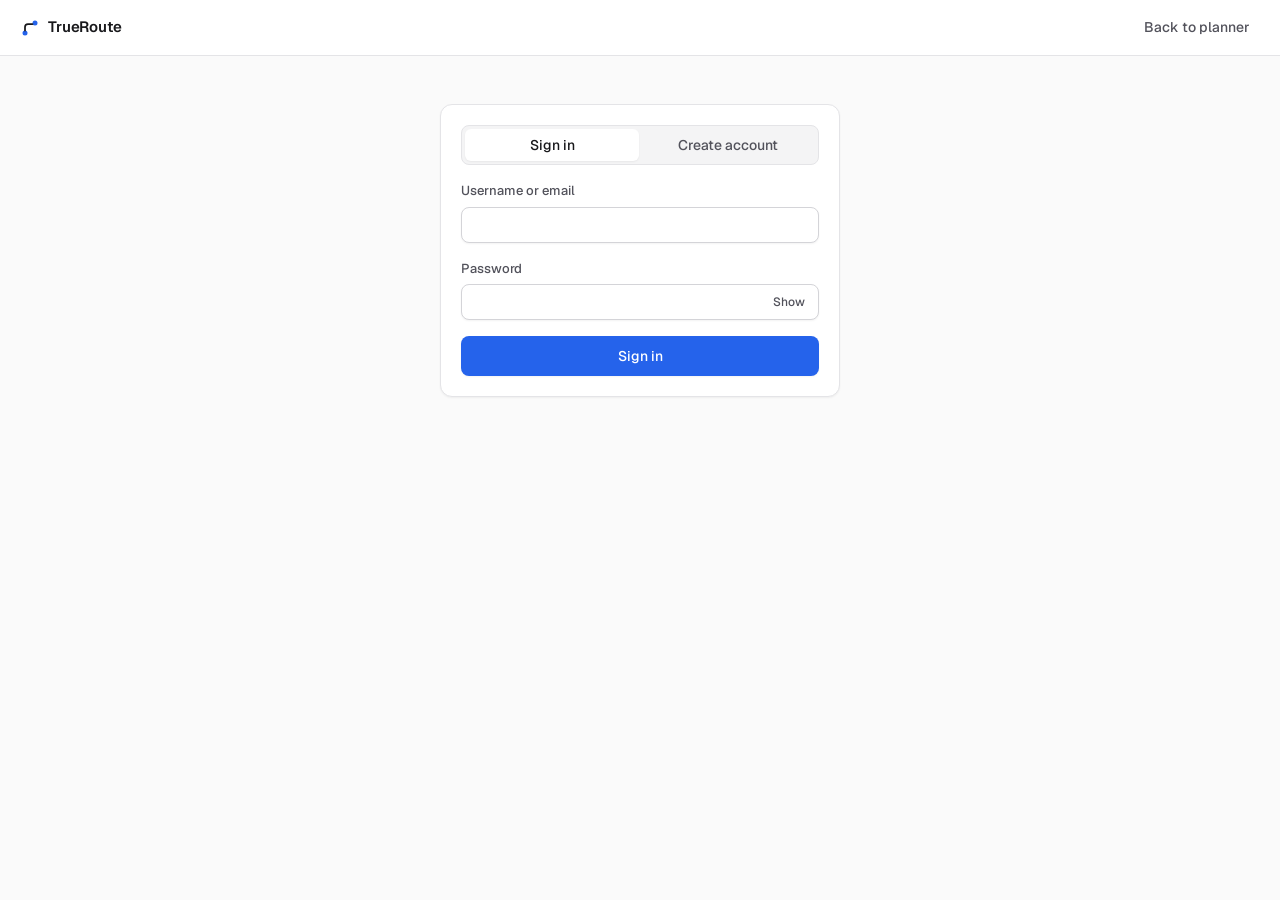
==== frontend/auth.html @ 8b7007e4 "add the password foundation for accounts: argon2id hashing, password policy, breached password check" ====
<!doctype html>
<html lang="en">
<head>
  <meta charset="utf-8">
  <meta name="viewport" content="width=device-width, initial-scale=1">
  <meta name="color-scheme" content="light dark">
  <meta name="robots" content="noindex">
  <title>Sign in · TrueRoute</title>
  <link rel="icon" href="favicon.svg" type="image/svg+xml">
  <link rel="preload" href="fonts/Geist-Variable.woff2" as="font" type="font/woff2" crossorigin>
  <link rel="stylesheet" href="styles.css">
  <link rel="stylesheet" href="auth.css">
  <script src="auth.js" defer></script>
</head>
<body>
  <header class="topbar">
    <a class="brand" href="/" aria-label="TrueRoute home">
      <svg class="brand-mark" viewBox="0 0 20 20" aria-hidden="true" focusable="false">
        <circle cx="5" cy="15" r="2.5"></circle>
        <circle cx="15" cy="5" r="2.5"></circle>
        <path d="M5 12.5V9a3 3 0 0 1 3-3h4.5"></path>
      </svg>
      <span>TrueRoute</span>
    </a>
    <nav class="topbar-nav" aria-label="Pages">
      <a href="/">Back to planner</a>
    </nav>
  </header>

  <main class="auth-main">
    <section class="card auth-panel" aria-label="Account">
      <div id="auth-tabs" class="auth-tabs" role="tablist" aria-label="Account">
        <button id="tab-signin" class="auth-tab" type="button" role="tab" aria-selected="true" aria-controls="signin-form">Sign in</button>
        <button id="tab-signup" class="auth-tab" type="button" role="tab" aria-selected="false" aria-controls="signup-form" tabindex="-1">Create account</button>
      </div>

      <form id="signin-form" class="auth-form" role="tabpanel" aria-labelledby="tab-signin" novalidate>
        <div class="field">
          <label for="signin-identifier">Username or email</label>
          <input id="signin-identifier" name="identifier" type="text" required maxlength="254" autocomplete="username" autocapitalize="none" spellcheck="false">
        </div>
        <div class="field">
          <label for="signin-password">Password</label>
          <div class="reveal-wrap">
            <input id="signin-password" name="password" type="password" required maxlength="256" autocomplete="current-password">
            <button class="reveal" type="button" data-reveal="signin-password" aria-pressed="false" aria-label="Show password">Show</button>
          </div>
        </div>
        <div id="signin-captcha" class="captcha-slot" hidden>
          <p class="hint">Human check loads here after several failed attempts.</p>
        </div>
        <button id="signin-submit" class="btn btn-primary" type="submit">Sign in</button>
        <p id="signin-status" class="status" role="status" aria-live="polite"></p>
      </form>

      <form id="signup-form" class="auth-form" role="tabpanel" aria-labelledby="tab-signup" novalidate hidden>
        <div class="field">
          <label for="signup-username">Username</label>
          <input id="signup-username" name="username" type="text" required minlength="3" maxlength="32" autocomplete="username" autocapitalize="none" spellcheck="false" aria-describedby="username-hint">
          <p id="username-hint" class="hint">3 to 32 letters, digits or underscores.</p>
        </div>
        <div class="field">
          <label for="signup-email">Email</label>
          <input id="signup-email" name="email" type="email" required maxlength="254" autocomplete="email" spellcheck="false" aria-describedby="email-hint">
          <p id="email-hint" class="hint">We send a 6-digit code to confirm it is yours.</p>
        </div>
        <div class="field">
          <label for="signup-password">Password</label>
          <div class="reveal-wrap">
            <input id="signup-password" name="password" type="password" required maxlength="256" autocomplete="new-password" aria-describedby="password-rules">
            <button class="reveal" type="button" data-reveal="signup-password" aria-pressed="false" aria-label="Show password">Show</button>
          </div>
          <ul id="password-rules" class="rules">
            <li data-rule="length">12 to 128 characters</li>
            <li data-rule="classes">Lowercase, uppercase, digit and symbol</li>
            <li data-rule="personal">Does not contain your username or email</li>
            <li data-rule="match">Both passwords match</li>
          </ul>
        </div>
        <div class="field">
          <label for="signup-confirm">Confirm password</label>
          <input id="signup-confirm" name="password_confirm" type="password" required maxlength="256" autocomplete="new-password">
        </div>
        <div id="signup-captcha" class="captcha-slot">
          <p class="hint">Human check loads here.</p>
        </div>
        <p class="hint">We also check your password against known data breaches. Only an anonymous fragment of its hash leaves our server, never the password.</p>
        <button id="signup-submit" class="btn btn-primary" type="submit">Create account</button>
        <p id="signup-status" class="status" role="status" aria-live="polite"></p>
      </form>

      <form id="otp-form" class="auth-form" novalidate hidden aria-labelledby="otp-title">
        <div class="view-head">
          <h1 id="otp-title">Check your email</h1>
          <p id="otp-message">Enter the 6-digit code we sent you. It expires in 10 minutes.</p>
        </div>
        <div class="field">
          <label for="otp-code">Verification code</label>
          <input id="otp-code" class="otp-input" name="code" type="text" required inputmode="numeric" pattern="[0-9]{6}" maxlength="6" autocomplete="one-time-code" spellcheck="false">
        </div>
        <button id="otp-submit" class="btn btn-primary" type="submit">Verify</button>
        <button id="otp-resend" class="btn btn-ghost" type="button">Send a new code</button>
        <p id="otp-status" class="status" role="status" aria-live="polite"></p>
      </form>
    </section>
  </main>
</body>
</html>
---- frontend/styles.css ----
/* geist variable font, self hosted, the csp allows fonts from this site only */
@font-face {
  font-family: "Geist";
  font-style: normal;
  font-weight: 100 900;
  font-display: swap;
  src: url(fonts/Geist-Variable.woff2) format("woff2");
}

/* tokens: zinc neutrals and one blue accent, light first, dark follows the system */
:root {
  color-scheme: light dark;
  --bg: #fafafa;
  --surface: #ffffff;
  --surface-2: #f4f4f5;
  --border: #e4e4e7;
  --border-strong: #d4d4d8;
  --text: #18181b;
  --text-2: #52525b;
  --text-3: #71717a;
  --accent: #2563eb;
  --accent-hover: #1d4ed8;
  --accent-text: #ffffff;
  --accent-soft: #eff4ff;
  --accent-line: #2563eb;
  --control-active: #ffffff;
  --danger: #b91c1c;
  --danger-soft: #fef2f2;
  --shadow-sm: 0 1px 2px rgb(24 24 27 / 0.05);
  --shadow-md: 0 1px 2px rgb(24 24 27 / 0.06), 0 4px 12px rgb(24 24 27 / 0.06);
  --ring: 0 0 0 3px rgb(37 99 235 / 0.25);
  --radius: 8px;
  --radius-lg: 12px;
  --font: "Geist", ui-sans-serif, system-ui, -apple-system, "Segoe UI", sans-serif;
  --topbar-h: 56px;
  --sidebar-w: 420px;
  --tile-filter: none;
}

@media (prefers-color-scheme: dark) {
  :root {
    --bg: #09090b;
    --surface: #111113;
    --surface-2: #18181b;
    --border: #27272a;
    --border-strong: #3f3f46;
    --text: #fafafa;
    --text-2: #a1a1aa;
    --text-3: #8b8b94;
    --accent: #3b82f6;
    --accent-hover: #2563eb;
    --accent-text: #ffffff;
    --accent-soft: rgb(59 130 246 / 0.12);
    --accent-line: #60a5fa;
    --control-active: #2a2a2f;
    --danger: #f87171;
    --danger-soft: rgb(248 113 113 / 0.1);
    --shadow-sm: 0 1px 2px rgb(0 0 0 / 0.4);
    --shadow-md: 0 1px 2px rgb(0 0 0 / 0.5), 0 8px 24px rgb(0 0 0 / 0.35);
    --ring: 0 0 0 3px rgb(96 165 250 / 0.35);
    /* osm tiles darkened in the browser, the tile images themselves are untouched */
    --tile-filter: invert(1) hue-rotate(180deg) brightness(0.88) contrast(0.88) saturate(0.6);
  }
}

*,
*::before,
*::after {
  box-sizing: border-box;
}

html {
  -webkit-text-size-adjust: 100%;
}

body {
  margin: 0;
  background: var(--bg);
  color: var(--text);
  font-family: var(--font);
  font-size: 14px;
  line-height: 1.5;
  font-feature-settings: "ss01" on;
  -webkit-font-smoothing: antialiased;
}

a {
  color: var(--accent-line);
  text-decoration-thickness: 1px;
  text-underline-offset: 2px;
}

h1,
h2,
p {
  margin: 0;
}

button,
input {
  font: inherit;
  color: inherit;
}

:focus-visible {
  outline: none;
  box-shadow: var(--ring);
}

[hidden] {
  display: none !important;
}

.visually-hidden {
  position: absolute;
  width: 1px;
  height: 1px;
  overflow: hidden;
  clip: rect(0 0 0 0);
  white-space: nowrap;
}

svg {
  flex: none;
}

/* top bar */
.topbar {
  position: sticky;
  top: 0;
  z-index: 1100;
  display: flex;
  align-items: center;
  justify-content: space-between;
  height: var(--topbar-h);
  padding: 0 20px;
  background: var(--surface);
  border-bottom: 1px solid var(--border);
}

.brand {
  display: inline-flex;
  align-items: center;
  gap: 8px;
  color: var(--text);
  font-size: 15px;
  font-weight: 600;
  letter-spacing: -0.01em;
  text-decoration: none;
  border-radius: 6px;
}

.brand-mark {
  width: 20px;
  height: 20px;
}

.brand-mark circle {
  fill: var(--accent);
}

.brand-mark path {
  fill: none;
  stroke: var(--text);
  stroke-width: 1.75;
  stroke-linecap: round;
}

.topbar-nav a {
  padding: 6px 10px;
  border-radius: 6px;
  color: var(--text-2);
  font-weight: 500;
  text-decoration: none;
}

.topbar-nav a:hover {
  background: var(--surface-2);
  color: var(--text);
}

/* workspace: sidebar on the left, framed map on the right */
.workspace {
  display: grid;
  grid-template-columns: var(--sidebar-w) minmax(0, 1fr);
  height: calc(100dvh - var(--topbar-h));
}

.sidebar {
  overflow-y: auto;
  border-right: 1px solid var(--border);
  background: var(--bg);
}

.view {
  padding: 24px 20px 32px;
}

.view-head {
  margin-bottom: 20px;
}

.view-head h1,
.result-title {
  font-size: 22px;
  font-weight: 600;
  letter-spacing: -0.02em;
  line-height: 1.25;
}

.view-head p {
  margin-top: 4px;
  color: var(--text-2);
}

.map-pane {
  min-width: 0;
  padding: 12px;
}

.map-frame {
  position: relative;
  height: 100%;
  overflow: hidden;
  border: 1px solid var(--border);
  border-radius: var(--radius-lg);
  background: var(--surface-2);
}

.map {
  position: absolute;
  inset: 0;
  background: var(--surface-2);
}

/* cards and rows */
.plan-form {
  display: grid;
  gap: 12px;
}

.card {
  display: grid;
  gap: 16px;
  padding: 16px;
  background: var(--surface);
  border: 1px solid var(--border);
  border-radius: var(--radius-lg);
  box-shadow: var(--shadow-sm);
}

.card-title {
  font-size: 13px;
  font-weight: 600;
  color: var(--text);
}

.card-title-row {
  display: flex;
  align-items: baseline;
  justify-content: space-between;
  gap: 12px;
}

.card-aside {
  color: var(--text-3);
  font-size: 12px;
}

.field {
  display: grid;
  gap: 6px;
  margin: 0;
  padding: 0;
  border: 0;
  min-width: 0;
}

.field > label,
.field > legend,
.row > label {
  padding: 0;
  color: var(--text-2);
  font-size: 13px;
  font-weight: 500;
}

.field > legend {
  margin-bottom: 6px;
}

.row {
  display: flex;
  align-items: center;
  justify-content: space-between;
  gap: 12px;
}

.hint {
  color: var(--text-3);
  font-size: 12px;
}

input[type="text"],
input[type="password"],
input[type="number"] {
  width: 100%;
  height: 36px;
  padding: 0 10px;
  background: var(--surface);
  border: 1px solid var(--border-strong);
  border-radius: var(--radius);
  box-shadow: var(--shadow-sm);
  transition: border-color 120ms ease, box-shadow 120ms ease;
}

input::placeholder {
  color: var(--text-3);
}

input[type="text"]:hover,
input[type="password"]:hover {
  border-color: var(--text-3);
}

input:focus-visible {
  border-color: var(--accent);
  box-shadow: var(--ring);
}

input[aria-invalid="true"] {
  border-color: var(--danger);
}

/* days stepper */
.stepper {
  display: inline-flex;
  align-items: center;
  border: 1px solid var(--border-strong);
  border-radius: var(--radius);
  background: var(--surface);
  box-shadow: var(--shadow-sm);
  overflow: hidden;
}

.stepper input[type="number"] {
  width: 44px;
  height: 34px;
  padding: 0;
  border: 0;
  border-left: 1px solid var(--border);
  border-right: 1px solid var(--border);
  border-radius: 0;
  box-shadow: none;
  font-weight: 600;
  font-variant-numeric: tabular-nums;
  text-align: center;
  -moz-appearance: textfield;
}

.stepper input::-webkit-outer-spin-button,
.stepper input::-webkit-inner-spin-button {
  -webkit-appearance: none;
  margin: 0;
}

.stepper-btn {
  display: grid;
  place-items: center;
  width: 34px;
  height: 34px;
  padding: 0;
  border: 0;
  background: transparent;
  color: var(--text-2);
  cursor: pointer;
}

.stepper-btn:hover:not(:disabled) {
  background: var(--surface-2);
  color: var(--text);
}

.stepper-btn:disabled {
  color: var(--border-strong);
  cursor: not-allowed;
}

.stepper-btn svg {
  width: 16px;
  height: 16px;
  fill: none;
  stroke: currentColor;
  stroke-width: 1.75;
  stroke-linecap: round;
}

/* segmented control, radios with the label as the visible button */
.segmented {
  display: grid;
  grid-auto-flow: column;
  grid-auto-columns: 1fr;
  gap: 2px;
  padding: 3px;
  background: var(--surface-2);
  border: 1px solid var(--border);
  border-radius: var(--radius);
}

.segmented input,
.pills input {
  position: absolute;
  opacity: 0;
  width: 1px;
  height: 1px;
  pointer-events: none;
}

.segmented label {
  display: flex;
  flex-direction: column;
  align-items: center;
  justify-content: center;
  min-height: 32px;
  padding: 4px 6px;
  border-radius: 6px;
  color: var(--text-2);
  font-size: 13px;
  font-weight: 500;
  line-height: 1.2;
  text-align: center;
  cursor: pointer;
  transition: background-color 120ms ease, color 120ms ease;
}

.segmented label:hover {
  color: var(--text);
}

.seg-hint {
  color: var(--text-3);
  font-size: 11px;
  font-weight: 400;
}

.segmented input:checked + label {
  background: var(--control-active);
  color: var(--text);
  box-shadow: var(--shadow-md);
}

.segmented input:focus-visible + label,
.pills input:focus-visible + label {
  box-shadow: var(--ring);
}

/* interest pills, checkboxes */
.pills {
  display: flex;
  flex-wrap: wrap;
  gap: 6px;
}

.pills label {
  display: inline-flex;
  align-items: center;
  min-height: 30px;
  padding: 0 11px;
  border: 1px solid var(--border-strong);
  border-radius: 999px;
  background: var(--surface);
  color: var(--text-2);
  font-size: 13px;
  font-weight: 500;
  cursor: pointer;
  transition: background-color 120ms ease, border-color 120ms ease, color 120ms ease;
}

.pills label:hover {
  border-color: var(--text-3);
  color: var(--text);
}

.pills input:checked + label {
  border-color: var(--accent);
  background: var(--accent-soft);
  color: var(--accent-line);
}

/* buttons */
.btn {
  display: inline-flex;
  align-items: center;
  justify-content: center;
  gap: 6px;
  height: 40px;
  padding: 0 16px;
  border: 1px solid transparent;
  border-radius: var(--radius);
  font-weight: 500;
  cursor: pointer;
  transition: background-color 120ms ease, border-color 120ms ease, color 120ms ease;
}

.btn svg {
  width: 16px;
  height: 16px;
  fill: none;
  stroke: currentColor;
  stroke-width: 1.75;
  stroke-linecap: round;
  stroke-linejoin: round;
}

.btn-primary {
  width: 100%;
  background: var(--accent);
  color: var(--accent-text);
  box-shadow: var(--shadow-sm);
}

.btn-primary:hover:not(:disabled) {
  background: var(--accent-hover);
}

.btn-primary:disabled {
  opacity: 0.6;
  cursor: progress;
}

.btn-ghost {
  background: transparent;
  color: var(--text-2);
}

.btn-ghost:hover {
  background: var(--surface-2);
  color: var(--text);
}

.btn-small {
  height: 30px;
  padding: 0 8px 0 4px;
  font-size: 13px;
}

.form-actions {
  position: sticky;
  bottom: 0;
  z-index: 2;
  display: grid;
  gap: 10px;
  margin: 4px -20px -32px;
  padding: 12px 20px 16px;
  background: color-mix(in srgb, var(--bg) 92%, transparent);
  border-top: 1px solid var(--border);
  backdrop-filter: blur(6px);
}

.status {
  min-height: 1.5em;
  color: var(--text-2);
  font-size: 13px;
}

.status:empty {
  display: none;
}

.status.is-error {
  padding: 10px 12px;
  border: 1px solid color-mix(in srgb, var(--danger) 35%, transparent);
  border-radius: var(--radius);
  background: var(--danger-soft);
  color: var(--danger);
}

/* results */
.result-head {
  display: grid;
  justify-items: start;
  gap: 6px;
  margin-bottom: 16px;
}

.result-head .btn {
  margin-left: -4px;
  margin-bottom: 6px;
}

.result-title:focus-visible {
  box-shadow: none;
  text-decoration: underline;
  text-decoration-color: var(--border-strong);
}

.result-meta {
  color: var(--text-2);
}

.tabs {
  display: flex;
  gap: 2px;
  margin-bottom: 16px;
  padding: 3px;
  overflow-x: auto;
  background: var(--surface-2);
  border: 1px solid var(--border);
  border-radius: var(--radius);
}

.tab {
  flex: 1 0 auto;
  min-width: 56px;
  height: 30px;
  padding: 0 10px;
  border: 0;
  border-radius: 6px;
  background: transparent;
  color: var(--text-2);
  font-size: 13px;
  font-weight: 500;
  cursor: pointer;
  white-space: nowrap;
}

.tab:hover {
  color: var(--text);
}

.tab[aria-selected="true"] {
  background: var(--control-active);
  color: var(--text);
  box-shadow: var(--shadow-md);
}

.day-theme {
  font-size: 16px;
  font-weight: 600;
  letter-spacing: -0.01em;
}

.stats {
  display: grid;
  grid-template-columns: repeat(3, 1fr);
  margin: 12px 0 8px;
  background: var(--surface);
  border: 1px solid var(--border);
  border-radius: var(--radius-lg);
  box-shadow: var(--shadow-sm);
}

.stat {
  padding: 10px 12px;
  border-left: 1px solid var(--border);
}

.stat:first-child {
  border-left: 0;
}

.stat-label {
  color: var(--text-3);
  font-size: 12px;
}

.stat-value {
  font-size: 16px;
  font-weight: 600;
  font-variant-numeric: tabular-nums;
  letter-spacing: -0.01em;
}

.route-note {
  display: flex;
  gap: 8px;
  align-items: flex-start;
  margin-bottom: 8px;
  padding: 8px 10px;
  border: 1px dashed var(--border-strong);
  border-radius: var(--radius);
  color: var(--text-2);
  font-size: 12px;
}

.stops {
  display: grid;
  margin: 12px 0 0;
  padding: 0;
  list-style: none;
}

.leg {
  display: flex;
  align-items: center;
  gap: 10px;
  height: 28px;
  padding-left: 25px;
  color: var(--text-3);
  font-size: 12px;
  font-variant-numeric: tabular-nums;
}

.leg::before {
  content: "";
  align-self: stretch;
  border-left: 2px dashed var(--border-strong);
}

.leg.is-walking::before {
  border-left: 2px solid var(--accent-line);
}

.stop {
  display: grid;
  grid-template-columns: 28px minmax(0, 1fr);
  gap: 12px;
  align-items: start;
  width: 100%;
  padding: 10px 12px;
  border: 1px solid transparent;
  border-radius: var(--radius);
  background: transparent;
  text-align: left;
  cursor: pointer;
  transition: background-color 120ms ease, border-color 120ms ease;
}

.stop:hover {
  background: var(--surface);
  border-color: var(--border);
}

.stop[aria-current="true"] {
  background: var(--surface);
  border-color: var(--accent);
  box-shadow: var(--shadow-sm);
}

.stop-index {
  display: grid;
  place-items: center;
  width: 28px;
  height: 28px;
  border: 1px solid var(--border-strong);
  border-radius: 50%;
  background: var(--surface);
  color: var(--text);
  font-size: 12px;
  font-weight: 600;
  font-variant-numeric: tabular-nums;
}

.stop[aria-current="true"] .stop-index {
  border-color: var(--accent);
  background: var(--accent);
  color: var(--accent-text);
}

.stop-body {
  display: grid;
  gap: 2px;
  min-width: 0;
  padding-top: 3px;
}

.stop-name {
  font-weight: 500;
  line-height: 1.35;
  overflow-wrap: anywhere;
}

.stop-meta {
  color: var(--text-3);
  font-size: 12px;
}

.result-foot {
  display: grid;
  gap: 6px;
  margin-top: 20px;
  padding-top: 14px;
  border-top: 1px solid var(--border);
  color: var(--text-3);
  font-size: 12px;
}

/* map chrome */
.leaflet-container {
  background: var(--surface-2);
  font-family: var(--font);
}

.leaflet-container a {
  color: var(--accent-line);
}

.leaflet-tile-pane {
  filter: var(--tile-filter);
}

.leaflet-bar,
.leaflet-touch .leaflet-bar {
  border: 1px solid var(--border);
  border-radius: var(--radius);
  box-shadow: var(--shadow-md);
  overflow: hidden;
}

.leaflet-bar a,
.leaflet-touch .leaflet-bar a {
  width: 32px;
  height: 32px;
  line-height: 32px;
  background: var(--surface);
  border-bottom: 1px solid var(--border);
  color: var(--text);
  font-weight: 400;
}

.leaflet-bar a:hover {
  background: var(--surface-2);
}

.leaflet-control-attribution {
  background: color-mix(in srgb, var(--surface) 85%, transparent) !important;
  color: var(--text-3);
  font-size: 11px;
}

.leaflet-control-attribution a {
  color: var(--text-2);
}

.leaflet-container .leaflet-control-zoom {
  margin: 12px;
}

/* stop markers */
.stop-marker {
  background: none;
  border: 0;
}

.stop-marker span {
  display: grid;
  place-items: center;
  width: 26px;
  height: 26px;
  border: 1.5px solid var(--text);
  border-radius: 50%;
  background: var(--surface);
  color: var(--text);
  font-size: 12px;
  font-weight: 600;
  font-variant-numeric: tabular-nums;
  box-shadow: 0 1px 3px rgb(0 0 0 / 0.25);
  transition: transform 120ms ease;
}

.stop-marker.is-selected span {
  border-color: var(--accent);
  background: var(--accent);
  color: var(--accent-text);
  transform: scale(1.15);
}

/* popups */
.leaflet-popup-content-wrapper {
  border: 1px solid var(--border);
  border-radius: var(--radius);
  background: var(--surface);
  color: var(--text);
  box-shadow: var(--shadow-md);
}

.leaflet-popup-content {
  margin: 10px 12px;
  font-size: 13px;
  line-height: 1.45;
}

.leaflet-popup-tip {
  background: var(--surface);
  box-shadow: none;
}

.leaflet-container a.leaflet-popup-close-button {
  top: 4px;
  right: 4px;
  color: var(--text-3);
}

.leaflet-popup-content p {
  margin: 0;
}

.popup-name {
  padding-right: 14px;
  font-weight: 600;
}

.popup-meta {
  margin-top: 2px;
  color: var(--text-3);
  font-size: 12px;
}

.popup-link {
  display: inline-block;
  margin-top: 6px;
  font-size: 12px;
  font-weight: 500;
}

/* empty map and loading */
.map-empty {
  position: absolute;
  top: 50%;
  left: 50%;
  z-index: 500;
  width: min(340px, calc(100% - 32px));
  transform: translate(-50%, -50%);
  padding: 16px 18px;
  background: var(--surface);
  border: 1px solid var(--border);
  border-radius: var(--radius-lg);
  box-shadow: var(--shadow-md);
  pointer-events: none;
}

.map-empty-title {
  font-weight: 600;
}

#map-empty-text {
  margin-top: 4px;
  color: var(--text-2);
  font-size: 13px;
}

.progress {
  position: absolute;
  top: 0;
  left: 0;
  right: 0;
  z-index: 600;
  height: 2px;
  overflow: hidden;
  background: color-mix(in srgb, var(--accent) 15%, transparent);
}

.progress::after {
  content: "";
  position: absolute;
  top: 0;
  bottom: 0;
  width: 30%;
  background: var(--accent);
  animation: progress-slide 1.2s ease-in-out infinite;
}

@keyframes progress-slide {
  from {
    left: -30%;
  }
  to {
    left: 100%;
  }
}

@media (prefers-reduced-motion: reduce) {
  .progress::after {
    left: 0;
    width: 100%;
    animation: none;
    opacity: 0.6;
  }

  *,
  *::before,
  *::after {
    transition: none !important;
  }
}

.noscript {
  position: fixed;
  inset: auto 16px 16px;
  z-index: 2000;
  padding: 12px 14px;
  background: var(--surface);
  border: 1px solid var(--danger);
  border-radius: var(--radius);
}

/* tablets and phones: map on top, then the sidebar content */
@media (max-width: 860px) {
  .workspace {
    display: flex;
    flex-direction: column;
    height: auto;
  }

  .map-pane {
    order: -1;
    height: 44vh;
    min-height: 280px;
    padding: 8px 8px 0;
  }

  .sidebar {
    overflow: visible;
    border-right: 0;
  }

  .view {
    padding: 20px 16px 28px;
  }

  .form-actions {
    margin: 4px -16px -28px;
    padding: 12px 16px 16px;
  }

  .topbar {
    padding: 0 16px;
  }
}
---- frontend/auth.css ----
/* sign in and sign up, built on the tokens and controls in styles.css */
.auth-main {
  display: grid;
  justify-items: center;
  min-height: calc(100vh - var(--topbar-h));
  padding: 48px 16px;
}

.auth-panel {
  width: 100%;
  max-width: 400px;
  align-self: start;
  padding: 20px;
}

.auth-tabs {
  display: grid;
  grid-template-columns: 1fr 1fr;
  gap: 2px;
  padding: 3px;
  background: var(--surface-2);
  border: 1px solid var(--border);
  border-radius: var(--radius);
}

.auth-tabs[hidden] {
  display: none;
}

.auth-tab {
  height: 32px;
  border: 0;
  border-radius: 6px;
  background: transparent;
  color: var(--text-2);
  font-weight: 500;
  cursor: pointer;
}

.auth-tab:hover {
  color: var(--text);
}

.auth-tab[aria-selected="true"] {
  background: var(--control-active);
  color: var(--text);
  box-shadow: var(--shadow-sm);
}

.auth-tab:focus-visible {
  box-shadow: var(--ring);
}

.auth-form {
  display: grid;
  gap: 16px;
}

.auth-form[hidden] {
  display: none;
}

/* styles.css styles text and password inputs, email joins them here */
.auth-form input[type="email"] {
  width: 100%;
  height: 36px;
  padding: 0 10px;
  background: var(--surface);
  border: 1px solid var(--border-strong);
  border-radius: var(--radius);
  box-shadow: var(--shadow-sm);
  transition: border-color 120ms ease, box-shadow 120ms ease;
}

.auth-form input[type="email"]:hover {
  border-color: var(--text-3);
}

.reveal-wrap {
  position: relative;
}

.reveal-wrap input {
  padding-right: 64px;
}

.reveal {
  position: absolute;
  top: 4px;
  right: 4px;
  height: 28px;
  padding: 0 10px;
  border: 0;
  border-radius: 6px;
  background: transparent;
  color: var(--text-2);
  font-size: 12px;
  font-weight: 500;
  cursor: pointer;
}

.reveal:hover {
  background: var(--surface-2);
  color: var(--text);
}

.reveal:focus-visible {
  box-shadow: var(--ring);
}

/* live password checklist, the marker turns into a tick when a rule is met */
.rules {
  display: grid;
  gap: 4px;
  margin: 2px 0 0;
  padding: 0;
  list-style: none;
  color: var(--text-3);
  font-size: 12px;
}

.rules li {
  display: flex;
  align-items: center;
  gap: 8px;
}

.rules li::before {
  content: "";
  flex: none;
  width: 6px;
  height: 6px;
  border-radius: 50%;
  background: var(--border-strong);
}

.rules li.met {
  color: var(--text-2);
}

.rules li.met::before {
  width: 8px;
  height: 4px;
  border-radius: 0;
  background: transparent;
  border-left: 2px solid var(--accent);
  border-bottom: 2px solid var(--accent);
  transform: rotate(-45deg) translate(1px, -1px);
}

.captcha-slot {
  display: grid;
  place-items: center;
  min-height: 65px;
  border: 1px dashed var(--border-strong);
  border-radius: var(--radius);
}

.captcha-slot[hidden] {
  display: none;
}

.otp-input {
  font-size: 20px;
  font-variant-numeric: tabular-nums;
  letter-spacing: 0.4em;
  text-align: center;
}

@media (prefers-reduced-motion: reduce) {
  .auth-form input[type="email"] {
    transition: none;
  }
}
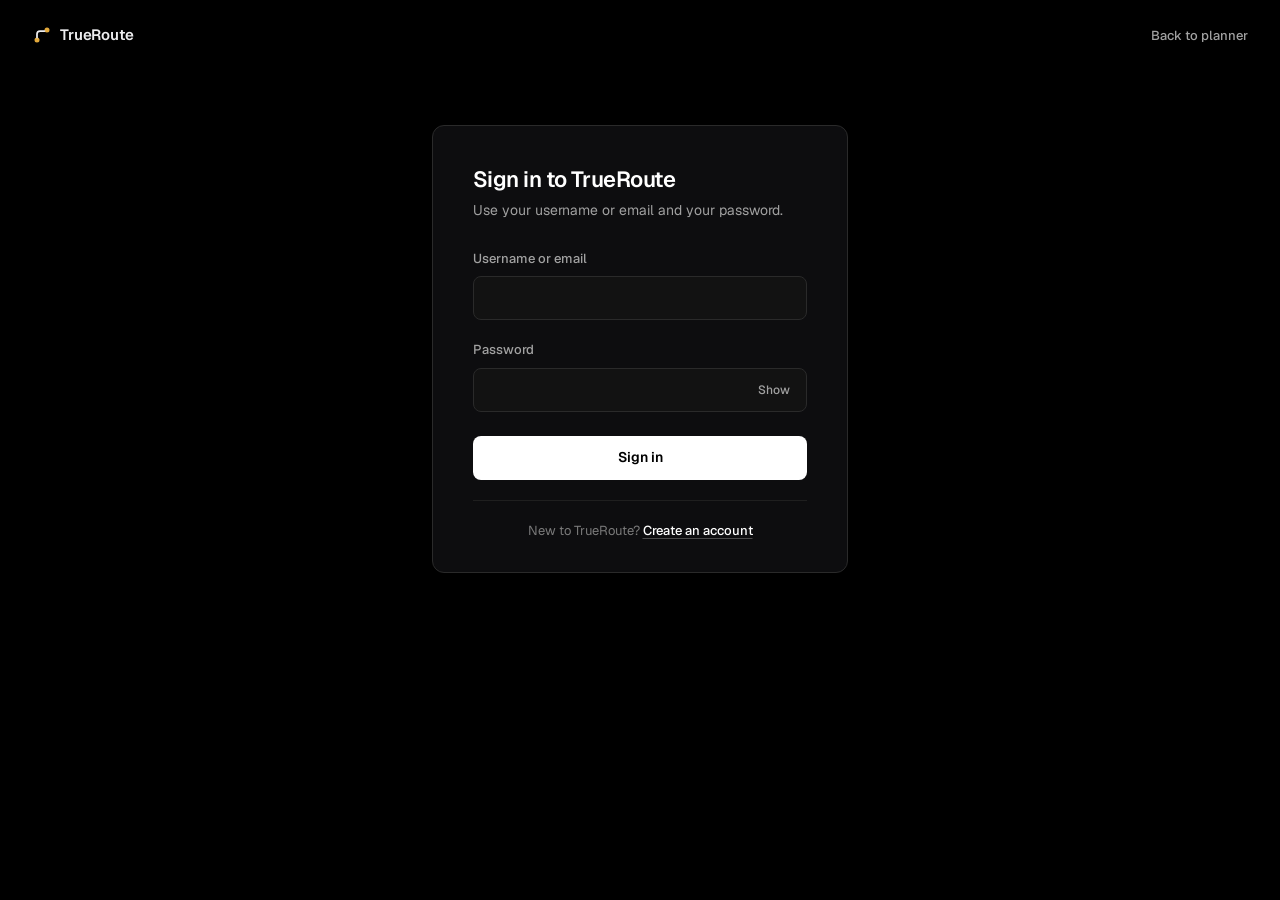
==== commit 9909bb36: "redesign the app dark-only with the route as the single accent, add the account menu to the planner" ====
--- a/frontend/auth.html
+++ b/frontend/auth.html
@@ -3,7 +3,7 @@
 <head>
   <meta charset="utf-8">
   <meta name="viewport" content="width=device-width, initial-scale=1">
-  <meta name="color-scheme" content="light dark">
+  <meta name="color-scheme" content="dark">
   <meta name="robots" content="noindex">
   <title>Sign in · TrueRoute</title>
   <link rel="icon" href="favicon.svg" type="image/svg+xml">
@@ -12,8 +12,8 @@
   <link rel="stylesheet" href="auth.css">
   <script src="auth.js" defer></script>
 </head>
-<body>
-  <header class="topbar">
+<body class="auth-page">
+  <header class="auth-header">
     <a class="brand" href="/" aria-label="TrueRoute home">
       <svg class="brand-mark" viewBox="0 0 20 20" aria-hidden="true" focusable="false">
         <circle cx="5" cy="15" r="2.5"></circle>
@@ -22,87 +22,104 @@
       </svg>
       <span>TrueRoute</span>
     </a>
-    <nav class="topbar-nav" aria-label="Pages">
-      <a href="/">Back to planner</a>
-    </nav>
+    <a class="auth-back" href="/">Back to planner</a>
   </header>
 
   <main class="auth-main">
-    <section class="card auth-panel" aria-label="Account">
-      <div id="auth-tabs" class="auth-tabs" role="tablist" aria-label="Account">
-        <button id="tab-signin" class="auth-tab" type="button" role="tab" aria-selected="true" aria-controls="signin-form">Sign in</button>
-        <button id="tab-signup" class="auth-tab" type="button" role="tab" aria-selected="false" aria-controls="signup-form" tabindex="-1">Create account</button>
-      </div>
+    <div class="auth-card">
+      <form id="signin-form" class="auth-form" novalidate aria-labelledby="signin-title">
+        <div class="auth-head">
+          <h1 id="signin-title" tabindex="-1">Sign in to TrueRoute</h1>
+          <p>Use your username or email and your password.</p>
+        </div>
 
-      <form id="signin-form" class="auth-form" role="tabpanel" aria-labelledby="tab-signin" novalidate>
-        <div class="field">
+        <div class="auth-field">
           <label for="signin-identifier">Username or email</label>
           <input id="signin-identifier" name="identifier" type="text" required maxlength="254" autocomplete="username" autocapitalize="none" spellcheck="false">
         </div>
-        <div class="field">
+        <div class="auth-field">
           <label for="signin-password">Password</label>
           <div class="reveal-wrap">
             <input id="signin-password" name="password" type="password" required maxlength="256" autocomplete="current-password">
             <button class="reveal" type="button" data-reveal="signin-password" aria-pressed="false" aria-label="Show password">Show</button>
           </div>
         </div>
-        <div id="signin-captcha" class="captcha-slot" hidden>
-          <p class="hint">Human check loads here after several failed attempts.</p>
+        <div class="auth-field">
+          <span class="auth-label" id="signin-check-label">Verification</span>
+          <div id="signin-captcha" class="captcha" role="group" aria-labelledby="signin-check-label" hidden>
+            <p class="captcha-note">Loading verification…</p>
+          </div>
         </div>
-        <button id="signin-submit" class="btn btn-primary" type="submit">Sign in</button>
+
+        <button id="signin-submit" class="auth-submit" type="submit">Sign in</button>
         <p id="signin-status" class="status" role="status" aria-live="polite"></p>
+
+        <p class="auth-switch">New to TrueRoute? <button class="link-button" type="button" data-view="signup">Create an account</button></p>
       </form>
 
-      <form id="signup-form" class="auth-form" role="tabpanel" aria-labelledby="tab-signup" novalidate hidden>
-        <div class="field">
+      <form id="signup-form" class="auth-form" novalidate aria-labelledby="signup-title" hidden>
+        <div class="auth-head">
+          <h1 id="signup-title" tabindex="-1">Create your account</h1>
+          <p>We email you a 6-digit code to confirm it is you.</p>
+        </div>
+
+        <div class="auth-field">
           <label for="signup-username">Username</label>
           <input id="signup-username" name="username" type="text" required minlength="3" maxlength="32" autocomplete="username" autocapitalize="none" spellcheck="false" aria-describedby="username-hint">
-          <p id="username-hint" class="hint">3 to 32 letters, digits or underscores.</p>
+          <p id="username-hint" class="auth-hint">3 to 32 letters, digits or underscores.</p>
         </div>
-        <div class="field">
+        <div class="auth-field">
           <label for="signup-email">Email</label>
-          <input id="signup-email" name="email" type="email" required maxlength="254" autocomplete="email" spellcheck="false" aria-describedby="email-hint">
-          <p id="email-hint" class="hint">We send a 6-digit code to confirm it is yours.</p>
+          <input id="signup-email" name="email" type="email" required maxlength="254" autocomplete="email" spellcheck="false">
         </div>
-        <div class="field">
+        <div class="auth-field">
           <label for="signup-password">Password</label>
           <div class="reveal-wrap">
             <input id="signup-password" name="password" type="password" required maxlength="256" autocomplete="new-password" aria-describedby="password-rules">
             <button class="reveal" type="button" data-reveal="signup-password" aria-pressed="false" aria-label="Show password">Show</button>
           </div>
-          <ul id="password-rules" class="rules">
+          <ul id="password-rules" class="rules" aria-label="Password rules">
             <li data-rule="length">12 to 128 characters</li>
-            <li data-rule="classes">Lowercase, uppercase, digit and symbol</li>
+            <li data-rule="classes">Uppercase, lowercase, a digit and a symbol</li>
             <li data-rule="personal">Does not contain your username or email</li>
             <li data-rule="match">Both passwords match</li>
           </ul>
         </div>
-        <div class="field">
+        <div class="auth-field">
           <label for="signup-confirm">Confirm password</label>
           <input id="signup-confirm" name="password_confirm" type="password" required maxlength="256" autocomplete="new-password">
         </div>
-        <div id="signup-captcha" class="captcha-slot">
-          <p class="hint">Human check loads here.</p>
+        <div class="auth-field">
+          <span class="auth-label" id="signup-check-label">Verification</span>
+          <div id="signup-captcha" class="captcha" role="group" aria-labelledby="signup-check-label">
+            <p class="captcha-note">Loading verification…</p>
+          </div>
         </div>
-        <p class="hint">We also check your password against known data breaches. Only an anonymous fragment of its hash leaves our server, never the password.</p>
-        <button id="signup-submit" class="btn btn-primary" type="submit">Create account</button>
+
+        <button id="signup-submit" class="auth-submit" type="submit">Create account</button>
         <p id="signup-status" class="status" role="status" aria-live="polite"></p>
+        <p class="auth-fine">We check new passwords against known data breaches. Only an anonymous fragment of a hash leaves our server, never the password.</p>
+
+        <p class="auth-switch">Already have an account? <button class="link-button" type="button" data-view="signin">Sign in</button></p>
       </form>
 
-      <form id="otp-form" class="auth-form" novalidate hidden aria-labelledby="otp-title">
-        <div class="view-head">
-          <h1 id="otp-title">Check your email</h1>
+      <form id="otp-form" class="auth-form" novalidate aria-labelledby="otp-title" hidden>
+        <div class="auth-head">
+          <h1 id="otp-title" tabindex="-1">Check your email</h1>
           <p id="otp-message">Enter the 6-digit code we sent you. It expires in 10 minutes.</p>
         </div>
-        <div class="field">
+
+        <div class="auth-field">
           <label for="otp-code">Verification code</label>
           <input id="otp-code" class="otp-input" name="code" type="text" required inputmode="numeric" pattern="[0-9]{6}" maxlength="6" autocomplete="one-time-code" spellcheck="false">
         </div>
-        <button id="otp-submit" class="btn btn-primary" type="submit">Verify</button>
-        <button id="otp-resend" class="btn btn-ghost" type="button">Send a new code</button>
+
+        <button id="otp-submit" class="auth-submit" type="submit">Verify</button>
         <p id="otp-status" class="status" role="status" aria-live="polite"></p>
+
+        <p class="auth-switch">Did not get it? <button id="otp-resend" class="link-button" type="button">Send a new code</button></p>
       </form>
-    </section>
+    </div>
   </main>
 </body>
 </html>
--- a/frontend/styles.css
+++ b/frontend/styles.css
@@ -7,60 +7,45 @@
   src: url(fonts/Geist-Variable.woff2) format("woff2");
 }
 
-/* tokens: zinc neutrals and one blue accent, light first, dark follows the system */
+/* tokens: dark only. the interface is black, charcoal and white; the one colour is trail-marker amber,
+   kept for the walk itself: the route line, stop markers and the brand mark */
 :root {
-  color-scheme: light dark;
-  --bg: #fafafa;
-  --surface: #ffffff;
-  --surface-2: #f4f4f5;
-  --border: #e4e4e7;
-  --border-strong: #d4d4d8;
-  --text: #18181b;
-  --text-2: #52525b;
-  --text-3: #71717a;
-  --accent: #2563eb;
-  --accent-hover: #1d4ed8;
-  --accent-text: #ffffff;
-  --accent-soft: #eff4ff;
-  --accent-line: #2563eb;
-  --control-active: #ffffff;
-  --danger: #b91c1c;
-  --danger-soft: #fef2f2;
-  --shadow-sm: 0 1px 2px rgb(24 24 27 / 0.05);
-  --shadow-md: 0 1px 2px rgb(24 24 27 / 0.06), 0 4px 12px rgb(24 24 27 / 0.06);
-  --ring: 0 0 0 3px rgb(37 99 235 / 0.25);
+  color-scheme: dark;
+  --bg: #000000;
+  --surface: #0f0f11;
+  --surface-2: #17171a;
+  --surface-3: #1f1f23;
+  --border: #26262b;
+  --border-strong: #34343a;
+  --text: #ededef;
+  --text-2: #9b9ba5;
+  --text-3: #74747e;
+  /* interface actions are monochrome */
+  --primary: #ededef;
+  --primary-hover: #ffffff;
+  --primary-text: #000000;
+  /* the route colour, read by app.js for the map line */
+  --accent: #e3a93b;
+  --accent-text: #000000;
+  --accent-soft: rgb(227 169 59 / 0.12);
+  --accent-line: #e3a93b;
+  --control-active: #26262b;
+  /* form fields, shared with the sign-in card */
+  --field: #121212;
+  --field-border: #2a2a2a;
+  --field-focus: #e6e6e6;
+  --danger: #f2706b;
+  --danger-soft: rgb(242 112 107 / 0.08);
+  --shadow-sm: none;
+  --shadow-md: 0 8px 24px rgb(0 0 0 / 0.6);
+  --ring: 0 0 0 2px #000000, 0 0 0 4px rgb(237 237 239 / 0.55);
   --radius: 8px;
   --radius-lg: 12px;
   --font: "Geist", ui-sans-serif, system-ui, -apple-system, "Segoe UI", sans-serif;
   --topbar-h: 56px;
   --sidebar-w: 420px;
-  --tile-filter: none;
-}
-
-@media (prefers-color-scheme: dark) {
-  :root {
-    --bg: #09090b;
-    --surface: #111113;
-    --surface-2: #18181b;
-    --border: #27272a;
-    --border-strong: #3f3f46;
-    --text: #fafafa;
-    --text-2: #a1a1aa;
-    --text-3: #8b8b94;
-    --accent: #3b82f6;
-    --accent-hover: #2563eb;
-    --accent-text: #ffffff;
-    --accent-soft: rgb(59 130 246 / 0.12);
-    --accent-line: #60a5fa;
-    --control-active: #2a2a2f;
-    --danger: #f87171;
-    --danger-soft: rgb(248 113 113 / 0.1);
-    --shadow-sm: 0 1px 2px rgb(0 0 0 / 0.4);
-    --shadow-md: 0 1px 2px rgb(0 0 0 / 0.5), 0 8px 24px rgb(0 0 0 / 0.35);
-    --ring: 0 0 0 3px rgb(96 165 250 / 0.35);
-    /* osm tiles darkened in the browser, the tile images themselves are untouched */
-    --tile-filter: invert(1) hue-rotate(180deg) brightness(0.88) contrast(0.88) saturate(0.6);
-  }
+  /* osm tiles darkened in the browser, the tile images themselves are untouched */
+  --tile-filter: invert(1) hue-rotate(180deg) brightness(0.78) contrast(0.92) saturate(0.35);
 }
 
 *,
@@ -85,9 +70,14 @@
 }
 
 a {
-  color: var(--accent-line);
+  color: var(--text);
+  text-decoration-color: var(--text-3);
   text-decoration-thickness: 1px;
-  text-underline-offset: 2px;
+  text-underline-offset: 3px;
+}
+
+a:hover {
+  text-decoration-color: var(--text);
 }
 
 h1,
@@ -179,6 +169,107 @@
   color: var(--text);
 }
 
+.topbar-nav {
+  display: flex;
+  align-items: center;
+  gap: 4px;
+}
+
+/* account: a sign-in link when signed out, a menu under the username when signed in */
+.topbar-nav .account-signin {
+  border: 1px solid var(--border-strong);
+  color: var(--text);
+}
+
+.account-menu {
+  position: relative;
+}
+
+.account-name {
+  display: flex;
+  align-items: center;
+  gap: 8px;
+  max-width: 220px;
+  padding: 6px 10px;
+  border: 1px solid var(--border-strong);
+  border-radius: 6px;
+  color: var(--text);
+  font-weight: 500;
+  white-space: nowrap;
+  overflow: hidden;
+  text-overflow: ellipsis;
+  cursor: pointer;
+  list-style: none;
+}
+
+.account-name::-webkit-details-marker {
+  display: none;
+}
+
+.account-name::after {
+  content: "";
+  flex: none;
+  width: 6px;
+  height: 6px;
+  margin-top: -3px;
+  border-right: 1.5px solid var(--text-3);
+  border-bottom: 1.5px solid var(--text-3);
+  transform: rotate(45deg);
+}
+
+.account-menu[open] .account-name,
+.account-name:hover {
+  background: var(--surface-2);
+}
+
+.account-panel {
+  position: absolute;
+  top: calc(100% + 8px);
+  right: 0;
+  z-index: 1200;
+  display: grid;
+  gap: 14px;
+  width: 300px;
+  padding: 16px;
+  background: var(--surface);
+  border: 1px solid var(--border-strong);
+  border-radius: var(--radius-lg);
+  box-shadow: var(--shadow-md);
+}
+
+.account-email {
+  color: var(--text-2);
+  font-size: 13px;
+  overflow-wrap: anywhere;
+}
+
+.twofa {
+  display: grid;
+  gap: 10px;
+  padding-top: 14px;
+  border-top: 1px solid var(--border);
+}
+
+.twofa-state {
+  font-weight: 500;
+}
+
+.btn-secondary {
+  width: 100%;
+  border-color: var(--border-strong);
+  background: var(--surface-2);
+  color: var(--text);
+}
+
+.btn-secondary:hover:not(:disabled) {
+  background: var(--surface-3);
+}
+
+.btn-block {
+  width: 100%;
+  border-color: var(--border);
+}
+
 /* workspace: sidebar on the left, framed map on the right */
 .workspace {
   display: grid;
@@ -202,10 +293,10 @@
 
 .view-head h1,
 .result-title {
-  font-size: 22px;
+  font-size: 24px;
   font-weight: 600;
-  letter-spacing: -0.02em;
-  line-height: 1.25;
+  letter-spacing: -0.025em;
+  line-height: 1.2;
 }
 
 .view-head p {
@@ -305,10 +396,10 @@
 input[type="password"],
 input[type="number"] {
   width: 100%;
-  height: 36px;
-  padding: 0 10px;
-  background: var(--surface);
-  border: 1px solid var(--border-strong);
+  height: 40px;
+  padding: 0 12px;
+  background: var(--field);
+  border: 1px solid var(--field-border);
   border-radius: var(--radius);
   box-shadow: var(--shadow-sm);
   transition: border-color 120ms ease, box-shadow 120ms ease;
@@ -324,8 +415,8 @@
 }
 
 input:focus-visible {
-  border-color: var(--accent);
-  box-shadow: var(--ring);
+  border-color: var(--field-focus);
+  box-shadow: none;
 }
 
 input[aria-invalid="true"] {
@@ -336,10 +427,9 @@
 .stepper {
   display: inline-flex;
   align-items: center;
-  border: 1px solid var(--border-strong);
+  border: 1px solid var(--field-border);
   border-radius: var(--radius);
-  background: var(--surface);
-  box-shadow: var(--shadow-sm);
+  background: var(--field);
   overflow: hidden;
 }
 
@@ -446,7 +536,7 @@
 .segmented input:checked + label {
   background: var(--control-active);
   color: var(--text);
-  box-shadow: var(--shadow-md);
+  box-shadow: inset 0 0 0 1px var(--border-strong);
 }
 
 .segmented input:focus-visible + label,
@@ -482,9 +572,9 @@
 }
 
 .pills input:checked + label {
-  border-color: var(--accent);
-  background: var(--accent-soft);
-  color: var(--accent-line);
+  border-color: var(--primary);
+  background: var(--primary);
+  color: var(--primary-text);
 }
 
 /* buttons */
@@ -514,13 +604,13 @@
 
 .btn-primary {
   width: 100%;
-  background: var(--accent);
-  color: var(--accent-text);
-  box-shadow: var(--shadow-sm);
+  background: var(--primary);
+  color: var(--primary-text);
+  font-weight: 600;
 }
 
 .btn-primary:hover:not(:disabled) {
-  background: var(--accent-hover);
+  background: #d6d6d6;
 }
 
 .btn-primary:disabled {
@@ -631,7 +721,7 @@
 .tab[aria-selected="true"] {
   background: var(--control-active);
   color: var(--text);
-  box-shadow: var(--shadow-md);
+  box-shadow: inset 0 0 0 1px var(--border-strong);
 }
 
 .day-theme {
@@ -792,7 +882,7 @@
 }
 
 .leaflet-container a {
-  color: var(--accent-line);
+  color: var(--text-2);
 }
 
 .leaflet-tile-pane {
@@ -947,7 +1037,7 @@
   z-index: 600;
   height: 2px;
   overflow: hidden;
-  background: color-mix(in srgb, var(--accent) 15%, transparent);
+  background: rgb(237 237 239 / 0.1);
 }
 
 .progress::after {
@@ -956,7 +1046,7 @@
   top: 0;
   bottom: 0;
   width: 30%;
-  background: var(--accent);
+  background: var(--text);
   animation: progress-slide 1.2s ease-in-out infinite;
 }
 
--- a/frontend/auth.css
+++ b/frontend/auth.css
@@ -1,174 +1,330 @@
-/* sign in and sign up, built on the tokens and controls in styles.css */
+/* sign in, create account and code entry: one card on the black page, tokens from styles.css */
+.auth-page {
+  --card: #0d0d0f;
+  --card-border: #2a2a2a;
+  --field: #121212;
+  --field-border: #2a2a2a;
+  --field-hover: #3a3a3a;
+  --field-focus: #e6e6e6;
+  --label: #a1a1a1;
+  --muted: #7a7a7a;
+  --heading: #ffffff;
+  display: flex;
+  flex-direction: column;
+  min-height: 100vh;
+  background: #000000;
+}
+
+/* page frame: brand left, way back right, no bar behind them */
+.auth-header {
+  display: flex;
+  align-items: center;
+  justify-content: space-between;
+  padding: 24px 32px;
+}
+
+.auth-back {
+  color: var(--label);
+  font-size: 13px;
+  font-weight: 500;
+  text-decoration: none;
+}
+
+.auth-back:hover {
+  color: var(--heading);
+}
+
 .auth-main {
-  display: grid;
-  justify-items: center;
-  min-height: calc(100vh - var(--topbar-h));
-  padding: 48px 16px;
-}
-
-.auth-panel {
+  flex: 1;
+  display: flex;
+  align-items: flex-start;
+  justify-content: center;
+  padding: 6vh 16px 64px;
+}
+
+.auth-card {
   width: 100%;
-  max-width: 400px;
-  align-self: start;
-  padding: 20px;
-}
-
-.auth-tabs {
-  display: grid;
-  grid-template-columns: 1fr 1fr;
-  gap: 2px;
-  padding: 3px;
-  background: var(--surface-2);
-  border: 1px solid var(--border);
-  border-radius: var(--radius);
-}
-
-.auth-tabs[hidden] {
-  display: none;
-}
-
-.auth-tab {
-  height: 32px;
-  border: 0;
-  border-radius: 6px;
-  background: transparent;
-  color: var(--text-2);
-  font-weight: 500;
-  cursor: pointer;
-}
-
-.auth-tab:hover {
-  color: var(--text);
-}
-
-.auth-tab[aria-selected="true"] {
-  background: var(--control-active);
-  color: var(--text);
-  box-shadow: var(--shadow-sm);
-}
-
-.auth-tab:focus-visible {
-  box-shadow: var(--ring);
+  max-width: 416px;
+  padding: 40px 40px 32px;
+  background: var(--card);
+  border: 1px solid var(--card-border);
+  border-radius: 12px;
 }
 
 .auth-form {
   display: grid;
-  gap: 16px;
+  gap: 20px;
 }
 
 .auth-form[hidden] {
   display: none;
 }
 
-/* styles.css styles text and password inputs, email joins them here */
-.auth-form input[type="email"] {
+.auth-head {
+  display: grid;
+  gap: 8px;
+  margin-bottom: 8px;
+}
+
+.auth-head h1 {
+  color: var(--heading);
+  font-size: 22px;
+  font-weight: 600;
+  letter-spacing: -0.025em;
+  line-height: 1.2;
+}
+
+.auth-head h1:focus {
+  outline: none;
+}
+
+.auth-head p {
+  color: var(--label);
+  font-size: 14px;
+  line-height: 1.5;
+}
+
+/* fields: a small muted label above a filled input */
+.auth-field {
+  display: grid;
+  gap: 8px;
+}
+
+.auth-field:has(> .captcha[hidden]) {
+  display: none;
+}
+
+.auth-field > label,
+.auth-label {
+  color: var(--label);
+  font-size: 13px;
+  font-weight: 500;
+}
+
+.auth-card input {
   width: 100%;
-  height: 36px;
-  padding: 0 10px;
-  background: var(--surface);
-  border: 1px solid var(--border-strong);
-  border-radius: var(--radius);
-  box-shadow: var(--shadow-sm);
-  transition: border-color 120ms ease, box-shadow 120ms ease;
-}
-
-.auth-form input[type="email"]:hover {
-  border-color: var(--text-3);
-}
-
+  height: 44px;
+  padding: 0 14px;
+  background: var(--field);
+  border: 1px solid var(--field-border);
+  border-radius: 8px;
+  box-shadow: none;
+  color: var(--heading);
+  font-size: 14px;
+  transition: border-color 120ms ease;
+}
+
+.auth-card input:hover {
+  border-color: var(--field-hover);
+}
+
+.auth-card input:focus-visible {
+  border-color: var(--field-focus);
+  box-shadow: none;
+}
+
+.auth-hint {
+  color: var(--muted);
+  font-size: 12px;
+}
+
+/* show and hide sits inside the password field */
 .reveal-wrap {
   position: relative;
 }
 
 .reveal-wrap input {
-  padding-right: 64px;
+  padding-right: 68px;
 }
 
 .reveal {
   position: absolute;
-  top: 4px;
-  right: 4px;
-  height: 28px;
+  top: 7px;
+  right: 7px;
+  height: 30px;
   padding: 0 10px;
   border: 0;
   border-radius: 6px;
   background: transparent;
-  color: var(--text-2);
+  color: var(--label);
   font-size: 12px;
   font-weight: 500;
   cursor: pointer;
 }
 
 .reveal:hover {
-  background: var(--surface-2);
-  color: var(--text);
-}
-
-.reveal:focus-visible {
-  box-shadow: var(--ring);
-}
-
-/* live password checklist, the marker turns into a tick when a rule is met */
+  background: #1c1c1c;
+  color: var(--heading);
+}
+
+/* password rules: a quiet list under the field, each line brightens once met */
 .rules {
   display: grid;
-  gap: 4px;
+  gap: 6px;
   margin: 2px 0 0;
   padding: 0;
   list-style: none;
-  color: var(--text-3);
+  color: var(--muted);
   font-size: 12px;
 }
 
 .rules li {
   display: flex;
-  align-items: center;
+  align-items: flex-start;
   gap: 8px;
+  line-height: 16px;
+  transition: color 120ms ease;
 }
 
 .rules li::before {
   content: "";
   flex: none;
-  width: 6px;
-  height: 6px;
+  width: 12px;
+  height: 12px;
+  margin-top: 2px;
+  border: 1px solid #3a3a3a;
   border-radius: 50%;
-  background: var(--border-strong);
 }
 
 .rules li.met {
-  color: var(--text-2);
+  color: var(--heading);
 }
 
 .rules li.met::before {
-  width: 8px;
-  height: 4px;
-  border-radius: 0;
+  border-color: var(--heading);
+  background: var(--heading)
+    url("data:image/svg+xml,%3Csvg xmlns='http://www.w3.org/2000/svg' viewBox='0 0 12 12'%3E%3Cpath d='M3.2 6.2 5.1 8 8.8 4.2' fill='none' stroke='%23000' stroke-width='1.6' stroke-linecap='round' stroke-linejoin='round'/%3E%3C/svg%3E")
+    center / 12px 12px no-repeat;
+}
+
+/* verification: a field-shaped placeholder until cloudflare draws its own widget in the same spot */
+.captcha {
+  display: grid;
+  align-items: center;
+  min-height: 65px;
+  padding: 0 14px;
+  background: var(--field);
+  border: 1px solid var(--field-border);
+  border-radius: 8px;
+}
+
+.captcha.is-loaded {
+  padding: 0;
   background: transparent;
-  border-left: 2px solid var(--accent);
-  border-bottom: 2px solid var(--accent);
-  transform: rotate(-45deg) translate(1px, -1px);
-}
-
-.captcha-slot {
-  display: grid;
-  place-items: center;
-  min-height: 65px;
-  border: 1px dashed var(--border-strong);
-  border-radius: var(--radius);
-}
-
-.captcha-slot[hidden] {
-  display: none;
-}
-
-.otp-input {
-  font-size: 20px;
+  border-color: transparent;
+}
+
+.captcha-note {
+  color: var(--muted);
+  font-size: 13px;
+}
+
+/* the one primary action: solid white, bold black */
+.auth-submit {
+  width: 100%;
+  height: 44px;
+  margin-top: 4px;
+  border: 0;
+  border-radius: 8px;
+  background: #ffffff;
+  color: #000000;
+  font-size: 14px;
+  font-weight: 600;
+  cursor: pointer;
+  transition: background-color 120ms ease;
+}
+
+.auth-submit:hover:not(:disabled) {
+  background: #d6d6d6;
+}
+
+.auth-submit:disabled {
+  opacity: 0.55;
+  cursor: progress;
+}
+
+.auth-submit:focus-visible {
+  box-shadow: 0 0 0 2px var(--card), 0 0 0 4px var(--field-focus);
+}
+
+.auth-form .status {
+  margin-top: -8px;
+}
+
+.auth-form .status.is-error {
+  padding: 10px 12px;
+  border: 1px solid rgb(242 112 107 / 0.3);
+  border-radius: 8px;
+  background: rgb(242 112 107 / 0.06);
+  color: #f2908b;
+  font-size: 13px;
+}
+
+.auth-fine {
+  margin-top: -4px;
+  color: var(--muted);
+  font-size: 12px;
+  line-height: 1.55;
+}
+
+/* switching views: one quiet line under a hairline */
+.auth-switch {
+  padding-top: 20px;
+  border-top: 1px solid #1f1f1f;
+  color: var(--muted);
+  font-size: 13px;
+  text-align: center;
+}
+
+.link-button {
+  padding: 0;
+  border: 0;
+  background: none;
+  color: var(--heading);
+  font: inherit;
+  font-weight: 500;
+  text-decoration: underline;
+  text-decoration-color: #4a4a4a;
+  text-underline-offset: 3px;
+  cursor: pointer;
+}
+
+.link-button:hover {
+  text-decoration-color: var(--heading);
+}
+
+.link-button:disabled {
+  color: var(--muted);
+  cursor: progress;
+}
+
+.otp-input.otp-input {
+  height: 56px;
+  font-size: 24px;
   font-variant-numeric: tabular-nums;
-  letter-spacing: 0.4em;
+  letter-spacing: 0.5em;
   text-align: center;
+  padding-left: calc(14px + 0.5em);
+}
+
+@media (max-width: 480px) {
+  .auth-header {
+    padding: 18px 20px;
+  }
+
+  .auth-main {
+    padding-top: 2vh;
+  }
+
+  .auth-card {
+    padding: 28px 20px 24px;
+  }
 }
 
 @media (prefers-reduced-motion: reduce) {
-  .auth-form input[type="email"] {
+  .auth-card input,
+  .rules li,
+  .auth-submit {
     transition: none;
   }
 }
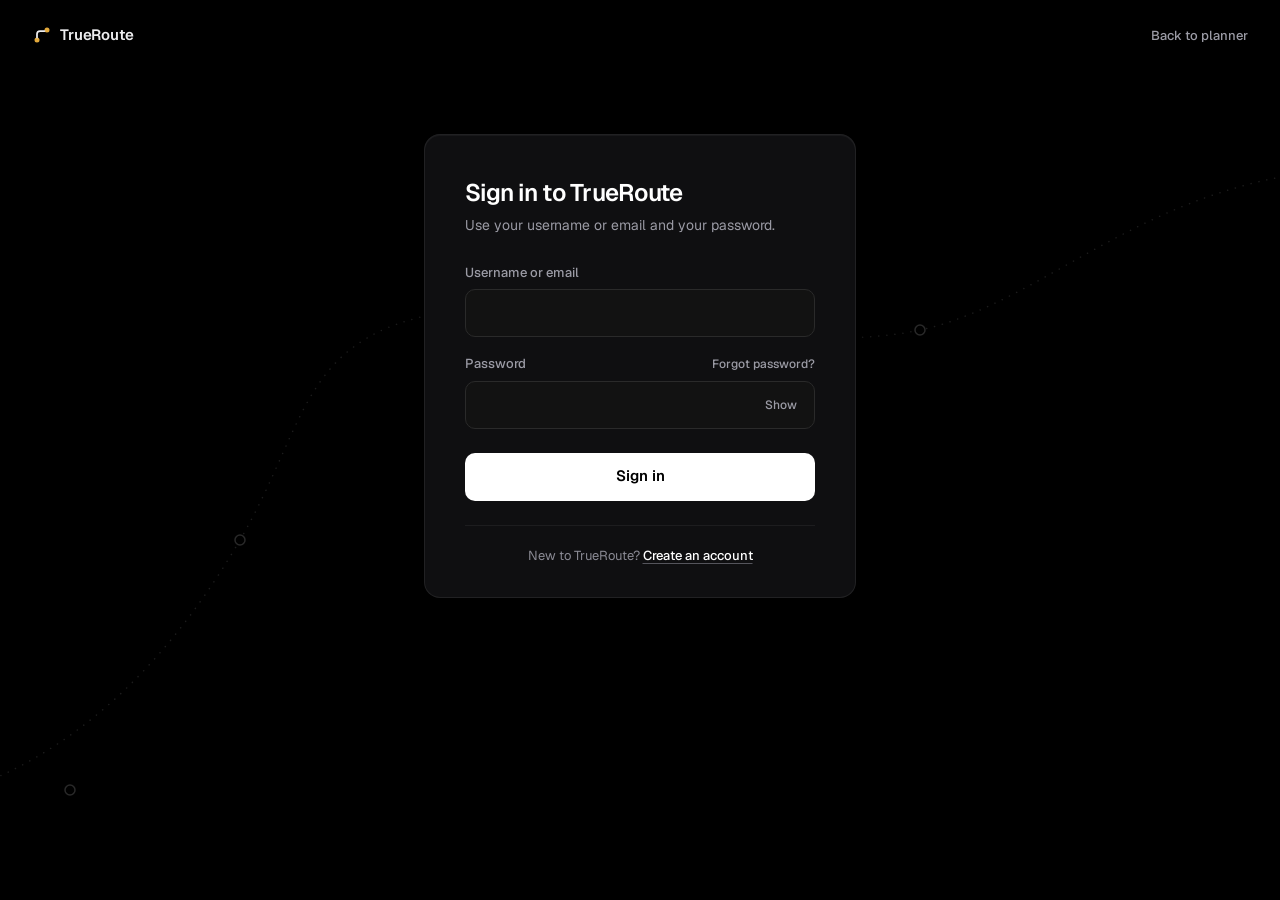
==== commit c894002e: "add password reset with an emailed one-time code and redesign the auth page" ====
--- a/frontend/auth.html
+++ b/frontend/auth.html
@@ -13,6 +13,12 @@
   <script src="auth.js" defer></script>
 </head>
 <body class="auth-page">
+  <svg class="auth-route" viewBox="0 0 1440 900" preserveAspectRatio="xMidYMid slice" aria-hidden="true" focusable="false">
+    <path d="M-60 810C130 800 250 660 320 540S380 330 540 310S860 360 1000 330S1250 150 1500 170"></path>
+    <circle cx="320" cy="540" r="5"></circle>
+    <circle cx="1000" cy="330" r="5"></circle>
+    <circle cx="150" cy="790" r="5"></circle>
+  </svg>
   <header class="auth-header">
     <a class="brand" href="/" aria-label="TrueRoute home">
       <svg class="brand-mark" viewBox="0 0 20 20" aria-hidden="true" focusable="false">
@@ -26,7 +32,7 @@
   </header>
 
   <main class="auth-main">
-    <div class="auth-card">
+    <div id="auth-card" class="auth-card">
       <form id="signin-form" class="auth-form" novalidate aria-labelledby="signin-title">
         <div class="auth-head">
           <h1 id="signin-title" tabindex="-1">Sign in to TrueRoute</h1>
@@ -36,23 +42,27 @@
         <div class="auth-field">
           <label for="signin-identifier">Username or email</label>
           <input id="signin-identifier" name="identifier" type="text" required maxlength="254" autocomplete="username" autocapitalize="none" spellcheck="false">
-        </div>
-        <div class="auth-field">
-          <label for="signin-password">Password</label>
+          <div class="collapse"><div><p id="signin-identifier-error" class="field-error"></p></div></div>
+        </div>
+        <div class="auth-field">
+          <div class="label-row">
+            <label for="signin-password">Password</label>
+            <button class="link-quiet" type="button" data-view="forgot">Forgot password?</button>
+          </div>
           <div class="reveal-wrap">
             <input id="signin-password" name="password" type="password" required maxlength="256" autocomplete="current-password">
             <button class="reveal" type="button" data-reveal="signin-password" aria-pressed="false" aria-label="Show password">Show</button>
           </div>
-        </div>
-        <div class="auth-field">
-          <span class="auth-label" id="signin-check-label">Verification</span>
-          <div id="signin-captcha" class="captcha" role="group" aria-labelledby="signin-check-label" hidden>
-            <p class="captcha-note">Loading verification…</p>
-          </div>
-        </div>
-
-        <button id="signin-submit" class="auth-submit" type="submit">Sign in</button>
-        <p id="signin-status" class="status" role="status" aria-live="polite"></p>
+          <div class="collapse"><div><p id="signin-password-error" class="field-error"></p></div></div>
+        </div>
+        <div class="auth-field captcha-field is-quiet">
+          <span class="auth-label" id="signin-check-label" inert>Verification</span>
+          <div id="signin-captcha" class="captcha" role="group" aria-labelledby="signin-check-label" inert hidden></div>
+          <div class="collapse"><div><p id="signin-captcha-error" class="field-error"></p></div></div>
+        </div>
+
+        <button id="signin-submit" class="auth-submit" type="submit"><span class="btn-spinner" aria-hidden="true"></span><span class="btn-label">Sign in</span></button>
+        <div class="collapse"><div><p id="signin-status" class="status" role="status" aria-live="polite"></p></div></div>
 
         <p class="auth-switch">New to TrueRoute? <button class="link-button" type="button" data-view="signup">Create an account</button></p>
       </form>
@@ -67,10 +77,12 @@
           <label for="signup-username">Username</label>
           <input id="signup-username" name="username" type="text" required minlength="3" maxlength="32" autocomplete="username" autocapitalize="none" spellcheck="false" aria-describedby="username-hint">
           <p id="username-hint" class="auth-hint">3 to 32 letters, digits or underscores.</p>
+          <div class="collapse"><div><p id="signup-username-error" class="field-error"></p></div></div>
         </div>
         <div class="auth-field">
           <label for="signup-email">Email</label>
           <input id="signup-email" name="email" type="email" required maxlength="254" autocomplete="email" spellcheck="false">
+          <div class="collapse"><div><p id="signup-email-error" class="field-error"></p></div></div>
         </div>
         <div class="auth-field">
           <label for="signup-password">Password</label>
@@ -84,20 +96,21 @@
             <li data-rule="personal">Does not contain your username or email</li>
             <li data-rule="match">Both passwords match</li>
           </ul>
+          <div class="collapse"><div><p id="signup-password-error" class="field-error"></p></div></div>
         </div>
         <div class="auth-field">
           <label for="signup-confirm">Confirm password</label>
           <input id="signup-confirm" name="password_confirm" type="password" required maxlength="256" autocomplete="new-password">
-        </div>
-        <div class="auth-field">
-          <span class="auth-label" id="signup-check-label">Verification</span>
-          <div id="signup-captcha" class="captcha" role="group" aria-labelledby="signup-check-label">
-            <p class="captcha-note">Loading verification…</p>
-          </div>
-        </div>
-
-        <button id="signup-submit" class="auth-submit" type="submit">Create account</button>
-        <p id="signup-status" class="status" role="status" aria-live="polite"></p>
+          <div class="collapse"><div><p id="signup-confirm-error" class="field-error"></p></div></div>
+        </div>
+        <div class="auth-field captcha-field is-quiet">
+          <span class="auth-label" id="signup-check-label" inert>Verification</span>
+          <div id="signup-captcha" class="captcha" role="group" aria-labelledby="signup-check-label" inert></div>
+          <div class="collapse"><div><p id="signup-captcha-error" class="field-error"></p></div></div>
+        </div>
+
+        <button id="signup-submit" class="auth-submit" type="submit"><span class="btn-spinner" aria-hidden="true"></span><span class="btn-label">Create account</span></button>
+        <div class="collapse"><div><p id="signup-status" class="status" role="status" aria-live="polite"></p></div></div>
         <p class="auth-fine">We check new passwords against known data breaches. Only an anonymous fragment of a hash leaves our server, never the password.</p>
 
         <p class="auth-switch">Already have an account? <button class="link-button" type="button" data-view="signin">Sign in</button></p>
@@ -112,12 +125,81 @@
         <div class="auth-field">
           <label for="otp-code">Verification code</label>
           <input id="otp-code" class="otp-input" name="code" type="text" required inputmode="numeric" pattern="[0-9]{6}" maxlength="6" autocomplete="one-time-code" spellcheck="false">
-        </div>
-
-        <button id="otp-submit" class="auth-submit" type="submit">Verify</button>
-        <p id="otp-status" class="status" role="status" aria-live="polite"></p>
-
-        <p class="auth-switch">Did not get it? <button id="otp-resend" class="link-button" type="button">Send a new code</button></p>
+          <div class="collapse"><div><p id="otp-code-error" class="field-error"></p></div></div>
+        </div>
+
+        <button id="otp-submit" class="auth-submit" type="submit"><span class="btn-spinner" aria-hidden="true"></span><span class="btn-label">Verify</span></button>
+        <div class="collapse"><div><p id="otp-status" class="status" role="status" aria-live="polite"></p></div></div>
+
+        <p class="auth-switch">Did not get it? <button id="otp-resend" class="link-button" type="button" data-locks>Send a new code</button></p>
+      </form>
+
+      <form id="forgot-form" class="auth-form" novalidate aria-labelledby="forgot-title" hidden>
+        <ol class="trail" aria-label="Password reset, step 1 of 2">
+          <li class="is-current" aria-current="step">Email</li>
+          <li>New password</li>
+        </ol>
+        <div class="auth-head">
+          <h1 id="forgot-title" tabindex="-1">Reset your password</h1>
+          <p>Enter the email on your account. If it has one, we send a 6-digit code there.</p>
+        </div>
+
+        <div class="auth-field">
+          <label for="forgot-email">Email</label>
+          <input id="forgot-email" name="email" type="email" required maxlength="254" autocomplete="email" spellcheck="false">
+          <div class="collapse"><div><p id="forgot-email-error" class="field-error"></p></div></div>
+        </div>
+        <div class="auth-field captcha-field is-quiet">
+          <span class="auth-label" id="forgot-check-label" inert>Verification</span>
+          <div id="forgot-captcha" class="captcha" role="group" aria-labelledby="forgot-check-label" inert></div>
+          <div class="collapse"><div><p id="forgot-captcha-error" class="field-error"></p></div></div>
+        </div>
+
+        <button id="forgot-submit" class="auth-submit" type="submit"><span class="btn-spinner" aria-hidden="true"></span><span class="btn-label">Send code</span></button>
+        <div class="collapse"><div><p id="forgot-status" class="status" role="status" aria-live="polite"></p></div></div>
+
+        <p class="auth-switch">Remembered it? <button class="link-button" type="button" data-view="signin">Sign in</button></p>
+      </form>
+
+      <form id="reset-form" class="auth-form" novalidate aria-labelledby="reset-title" hidden>
+        <ol class="trail" aria-label="Password reset, step 2 of 2">
+          <li class="is-done">Email</li>
+          <li class="is-current" aria-current="step">New password</li>
+        </ol>
+        <div class="auth-head">
+          <h1 id="reset-title" tabindex="-1">Choose a new password</h1>
+          <p>Enter the code from the email and a new password. Every device is signed out.</p>
+        </div>
+
+        <div class="auth-field">
+          <label for="reset-code">Verification code</label>
+          <input id="reset-code" class="otp-input" name="code" type="text" required inputmode="numeric" pattern="[0-9]{6}" maxlength="6" autocomplete="one-time-code" spellcheck="false">
+          <div class="collapse"><div><p id="reset-code-error" class="field-error"></p></div></div>
+        </div>
+        <div class="auth-field">
+          <label for="reset-password">New password</label>
+          <div class="reveal-wrap">
+            <input id="reset-password" name="password" type="password" required maxlength="256" autocomplete="new-password" aria-describedby="reset-rules">
+            <button class="reveal" type="button" data-reveal="reset-password" aria-pressed="false" aria-label="Show password">Show</button>
+          </div>
+          <ul id="reset-rules" class="rules" aria-label="Password rules">
+            <li data-rule="length">12 to 128 characters</li>
+            <li data-rule="classes">Uppercase, lowercase, a digit and a symbol</li>
+            <li data-rule="match">Both passwords match</li>
+          </ul>
+          <div class="collapse"><div><p id="reset-password-error" class="field-error"></p></div></div>
+        </div>
+        <div class="auth-field">
+          <label for="reset-confirm">Confirm new password</label>
+          <input id="reset-confirm" name="password_confirm" type="password" required maxlength="256" autocomplete="new-password">
+          <div class="collapse"><div><p id="reset-confirm-error" class="field-error"></p></div></div>
+        </div>
+
+        <button id="reset-submit" class="auth-submit" type="submit"><span class="btn-spinner" aria-hidden="true"></span><span class="btn-label">Change password</span></button>
+        <div class="collapse"><div><p id="reset-status" class="status" role="status" aria-live="polite"></p></div></div>
+        <p class="auth-fine">The password also cannot contain your username or the start of your email. We check it against known data breaches too.</p>
+
+        <p class="auth-switch">No code yet? <button id="reset-restart" class="link-button" type="button" data-locks>Start again</button></p>
       </form>
     </div>
   </main>
--- a/frontend/auth.css
+++ b/frontend/auth.css
@@ -1,18 +1,48 @@
-/* sign in, create account and code entry: one card on the black page, tokens from styles.css */
+/* account pages: one raised card on the black page, tokens from styles.css */
 .auth-page {
-  --card: #0d0d0f;
-  --card-border: #2a2a2a;
-  --field: #121212;
-  --field-border: #2a2a2a;
-  --field-hover: #3a3a3a;
-  --field-focus: #e6e6e6;
-  --label: #a1a1a1;
-  --muted: #7a7a7a;
+  --card: var(--surface);
+  /* a low-opacity hairline reads as an edge of light, not as a drawn border */
+  --card-edge: rgb(255 255 255 / 0.075);
+  --field-hover: #3b3b41;
+  --label: var(--text-2);
+  /* lifted from the planner's muted grey so small print keeps 4.5:1 on the card */
+  --muted: #8a8a94;
   --heading: #ffffff;
+  --ease: cubic-bezier(0.2, 0.7, 0.2, 1);
+  --collapse-ms: 220ms;
   display: flex;
   flex-direction: column;
   min-height: 100vh;
-  background: #000000;
+  min-height: 100dvh;
+  background: var(--bg);
+}
+
+/* a faint dotted route behind the card, a neutral hairline so amber stays reserved for real routes */
+.auth-route {
+  position: fixed;
+  inset: 0;
+  width: 100%;
+  height: 100%;
+  pointer-events: none;
+}
+
+.auth-route path {
+  fill: none;
+  stroke: rgb(255 255 255 / 0.11);
+  stroke-width: 1.5;
+  stroke-dasharray: 0.1 8;
+  stroke-linecap: round;
+}
+
+.auth-route circle {
+  fill: var(--bg);
+  stroke: rgb(255 255 255 / 0.16);
+  stroke-width: 1.5;
+}
+
+.auth-header,
+.auth-main {
+  position: relative;
 }
 
 /* page frame: brand left, way back right, no bar behind them */
@@ -24,10 +54,14 @@
 }
 
 .auth-back {
+  margin: -6px -8px;
+  padding: 6px 8px;
+  border-radius: 6px;
   color: var(--label);
   font-size: 13px;
   font-weight: 500;
   text-decoration: none;
+  transition: color 140ms ease;
 }
 
 .auth-back:hover {
@@ -39,21 +73,45 @@
   display: flex;
   align-items: flex-start;
   justify-content: center;
-  padding: 6vh 16px 64px;
-}
-
+  padding: 7vh 16px 72px;
+}
+
+/* the card: a lighter surface than the page, an inner top highlight and a long soft shadow */
 .auth-card {
   width: 100%;
-  max-width: 416px;
-  padding: 40px 40px 32px;
+  max-width: 432px;
+  padding: 44px 40px 32px;
   background: var(--card);
-  border: 1px solid var(--card-border);
-  border-radius: 12px;
+  border: 1px solid var(--card-edge);
+  border-radius: 16px;
+  box-shadow:
+    inset 0 1px 0 rgb(255 255 255 / 0.045),
+    0 1px 2px rgb(0 0 0 / 0.5),
+    0 24px 48px -16px rgb(0 0 0 / 0.85);
+}
+
+/* height is animated between views by auth.js, clipped only while it moves */
+.auth-card.is-resizing {
+  overflow: hidden;
+  transition: height 300ms var(--ease);
+}
+
+@keyframes view-in {
+  from {
+    opacity: 0;
+    transform: translateY(8px);
+  }
+
+  to {
+    opacity: 1;
+    transform: none;
+  }
 }
 
 .auth-form {
-  display: grid;
-  gap: 20px;
+  display: flex;
+  flex-direction: column;
+  animation: view-in 280ms var(--ease) both;
 }
 
 .auth-form[hidden] {
@@ -63,31 +121,95 @@
 .auth-head {
   display: grid;
   gap: 8px;
-  margin-bottom: 8px;
+  margin-bottom: 28px;
 }
 
 .auth-head h1 {
   color: var(--heading);
-  font-size: 22px;
+  font-size: 24px;
   font-weight: 600;
-  letter-spacing: -0.025em;
+  letter-spacing: -0.03em;
   line-height: 1.2;
 }
 
-.auth-head h1:focus {
+/* focus lands here on a view switch so readers announce it, it is not a control and needs no ring */
+.auth-head h1:focus,
+.auth-head h1:focus-visible {
   outline: none;
+  box-shadow: none;
 }
 
 .auth-head p {
   color: var(--label);
   font-size: 14px;
-  line-height: 1.5;
-}
-
-/* fields: a small muted label above a filled input */
+  line-height: 1.55;
+}
+
+/* reset steps: two trail markers on a route line, the only colour on the page besides errors */
+.trail {
+  display: flex;
+  align-items: center;
+  margin: 0 0 22px;
+  padding: 0;
+  list-style: none;
+  color: var(--muted);
+  font-size: 12px;
+  font-weight: 500;
+}
+
+.trail li {
+  display: flex;
+  align-items: center;
+  gap: 8px;
+  white-space: nowrap;
+  transition: color 200ms ease;
+}
+
+.trail li:first-child {
+  flex: 1;
+}
+
+.trail li::before {
+  content: "";
+  flex: none;
+  width: 9px;
+  height: 9px;
+  border: 1.5px solid #46464d;
+  border-radius: 50%;
+}
+
+.trail li:first-child::after {
+  content: "";
+  flex: 1;
+  height: 1px;
+  margin: 0 12px 0 4px;
+  background: var(--border-strong);
+}
+
+.trail .is-done::before,
+.trail .is-current::before {
+  border-color: var(--accent);
+  background: var(--accent);
+}
+
+.trail .is-current::before {
+  box-shadow: 0 0 0 3px var(--accent-soft);
+}
+
+/* the traveled part of the line, same specificity as the base rule and later, so it wins */
+.trail li.is-done::after {
+  background: var(--accent-line);
+}
+
+.trail .is-current {
+  color: var(--heading);
+}
+
+/* fields: a small label above a filled input, spacing by margin so hidden parts leave no gap */
 .auth-field {
-  display: grid;
-  gap: 8px;
+  display: flex;
+  flex-direction: column;
+  margin-bottom: 18px;
 }
 
 .auth-field:has(> .captcha[hidden]) {
@@ -95,23 +217,42 @@
 }
 
 .auth-field > label,
-.auth-label {
+.auth-label,
+.label-row > label {
   color: var(--label);
   font-size: 13px;
   font-weight: 500;
+  line-height: 1.2;
+}
+
+.auth-field > label,
+.auth-field > .auth-label {
+  margin-bottom: 8px;
+}
+
+.label-row {
+  display: flex;
+  align-items: baseline;
+  justify-content: space-between;
+  gap: 12px;
+  margin-bottom: 8px;
 }
 
 .auth-card input {
   width: 100%;
-  height: 44px;
-  padding: 0 14px;
+  height: 48px;
+  padding: 0 16px;
   background: var(--field);
   border: 1px solid var(--field-border);
-  border-radius: 8px;
+  border-radius: 10px;
   box-shadow: none;
   color: var(--heading);
-  font-size: 14px;
-  transition: border-color 120ms ease;
+  font-size: 15px;
+  transition: border-color 160ms ease, background-color 160ms ease;
+}
+
+.auth-card input::placeholder {
+  color: var(--muted);
 }
 
 .auth-card input:hover {
@@ -120,10 +261,27 @@
 
 .auth-card input:focus-visible {
   border-color: var(--field-focus);
+  background: #161616;
   box-shadow: none;
 }
 
+.auth-card input[aria-invalid="true"],
+.captcha.is-invalid {
+  border-color: var(--danger);
+}
+
+/* the browser's own autofill colours would break the dark card */
+.auth-card input:-webkit-autofill,
+.auth-card input:-webkit-autofill:hover,
+.auth-card input:-webkit-autofill:focus {
+  -webkit-text-fill-color: var(--heading);
+  caret-color: var(--heading);
+  box-shadow: 0 0 0 100px var(--field) inset;
+  transition: background-color 9999s ease-out;
+}
+
 .auth-hint {
+  margin-top: 8px;
   color: var(--muted);
   font-size: 12px;
 }
@@ -134,13 +292,13 @@
 }
 
 .reveal-wrap input {
-  padding-right: 68px;
+  padding-right: 72px;
 }
 
 .reveal {
   position: absolute;
-  top: 7px;
-  right: 7px;
+  top: 9px;
+  right: 8px;
   height: 30px;
   padding: 0 10px;
   border: 0;
@@ -150,18 +308,49 @@
   font-size: 12px;
   font-weight: 500;
   cursor: pointer;
+  transition: background-color 140ms ease, color 140ms ease;
 }
 
 .reveal:hover {
-  background: #1c1c1c;
-  color: var(--heading);
+  background: #1d1d20;
+  color: var(--heading);
+}
+
+/* a message that opens and closes by height, so the form eases instead of jumping */
+.collapse {
+  display: grid;
+  grid-template-rows: 0fr;
+  transition: grid-template-rows var(--collapse-ms) var(--ease);
+}
+
+.collapse.is-open {
+  grid-template-rows: 1fr;
+}
+
+.collapse > div {
+  min-height: 0;
+  overflow: hidden;
+  visibility: hidden;
+  transition: visibility 0s linear var(--collapse-ms);
+}
+
+.collapse.is-open > div {
+  visibility: visible;
+  transition-delay: 0s;
+}
+
+.field-error {
+  padding-top: 7px;
+  color: var(--danger);
+  font-size: 12px;
+  line-height: 16px;
 }
 
 /* password rules: a quiet list under the field, each line brightens once met */
 .rules {
   display: grid;
-  gap: 6px;
-  margin: 2px 0 0;
+  gap: 7px;
+  margin: 12px 0 0;
   padding: 0;
   list-style: none;
   color: var(--muted);
@@ -171,9 +360,9 @@
 .rules li {
   display: flex;
   align-items: flex-start;
-  gap: 8px;
+  gap: 9px;
   line-height: 16px;
-  transition: color 120ms ease;
+  transition: color 160ms ease;
 }
 
 .rules li::before {
@@ -182,8 +371,9 @@
   width: 12px;
   height: 12px;
   margin-top: 2px;
-  border: 1px solid #3a3a3a;
+  border: 1px solid #44444b;
   border-radius: 50%;
+  transition: border-color 160ms ease, background-color 160ms ease;
 }
 
 .rules li.met {
@@ -202,10 +392,11 @@
   display: grid;
   align-items: center;
   min-height: 65px;
-  padding: 0 14px;
+  padding: 0 16px;
   background: var(--field);
   border: 1px solid var(--field-border);
-  border-radius: 8px;
+  border-radius: 10px;
+  transition: border-color 160ms ease;
 }
 
 .captcha.is-loaded {
@@ -219,49 +410,131 @@
   font-size: 13px;
 }
 
-/* the one primary action: solid white, bold black */
+/* interaction-only: the label and frame stay out of sight (and out of the tab order) until cloudflare needs a click, the message row below keeps working */
+.captcha-field {
+  position: relative;
+}
+
+.captcha-field.is-quiet {
+  margin-bottom: 0;
+}
+
+.captcha-field.is-quiet > .auth-label,
+.captcha-field.is-quiet > .captcha {
+  position: absolute;
+  width: 100%;
+  height: 0;
+  min-height: 0;
+  padding: 0;
+  border: 0;
+  overflow: hidden;
+}
+
+/* the one primary action: solid white, bold black, a spinner replaces nothing and moves nothing */
 .auth-submit {
+  display: inline-flex;
+  align-items: center;
+  justify-content: center;
+  gap: 10px;
   width: 100%;
-  height: 44px;
-  margin-top: 4px;
+  height: 48px;
+  margin-top: 6px;
   border: 0;
-  border-radius: 8px;
+  border-radius: 10px;
   background: #ffffff;
   color: #000000;
-  font-size: 14px;
+  font-size: 15px;
   font-weight: 600;
   cursor: pointer;
-  transition: background-color 120ms ease;
+  transition: background-color 140ms ease, transform 90ms ease;
 }
 
 .auth-submit:hover:not(:disabled) {
   background: #d6d6d6;
 }
 
+.auth-submit:active:not(:disabled) {
+  transform: translateY(1px);
+}
+
 .auth-submit:disabled {
   opacity: 0.55;
+  cursor: not-allowed;
+}
+
+/* while waiting the button keeps full strength and shows a spinner beside the new label */
+.auth-submit.is-loading:disabled {
+  opacity: 1;
   cursor: progress;
 }
 
 .auth-submit:focus-visible {
-  box-shadow: 0 0 0 2px var(--card), 0 0 0 4px var(--field-focus);
-}
-
-.auth-form .status {
-  margin-top: -8px;
-}
-
-.auth-form .status.is-error {
-  padding: 10px 12px;
-  border: 1px solid rgb(242 112 107 / 0.3);
-  border-radius: 8px;
-  background: rgb(242 112 107 / 0.06);
-  color: #f2908b;
+  box-shadow: 0 0 0 2px var(--card), 0 0 0 4px rgb(237 237 239 / 0.75);
+}
+
+.btn-spinner {
+  display: none;
+  flex: none;
+  width: 16px;
+  height: 16px;
+  border: 2px solid rgb(0 0 0 / 0.2);
+  border-top-color: #000000;
+  border-radius: 50%;
+  animation: spin 700ms linear infinite;
+}
+
+.auth-submit.is-loading .btn-spinner {
+  display: block;
+}
+
+@keyframes spin {
+  to {
+    transform: rotate(360deg);
+  }
+}
+
+/* form-level answers: plain progress, a quiet confirmation or an error box */
+.collapse > div > .status {
+  min-height: 0;
+  margin-top: 14px;
+  color: var(--label);
   font-size: 13px;
+  line-height: 1.5;
+}
+
+.collapse > div > .status.is-error {
+  padding: 11px 14px;
+  border: 1px solid color-mix(in srgb, var(--danger) 32%, transparent);
+  border-radius: 10px;
+  background: var(--danger-soft);
+  color: #f5918c;
+}
+
+.collapse > div > .status.is-ok {
+  display: flex;
+  align-items: flex-start;
+  gap: 10px;
+  padding: 11px 14px;
+  border: 1px solid var(--border-strong);
+  border-radius: 10px;
+  background: var(--surface-2);
+  color: var(--text);
+}
+
+.status.is-ok::before {
+  content: "";
+  flex: none;
+  width: 14px;
+  height: 14px;
+  margin-top: 2px;
+  border-radius: 50%;
+  background: var(--heading)
+    url("data:image/svg+xml,%3Csvg xmlns='http://www.w3.org/2000/svg' viewBox='0 0 12 12'%3E%3Cpath d='M3.2 6.2 5.1 8 8.8 4.2' fill='none' stroke='%23000' stroke-width='1.6' stroke-linecap='round' stroke-linejoin='round'/%3E%3C/svg%3E")
+    center / 14px 14px no-repeat;
 }
 
 .auth-fine {
-  margin-top: -4px;
+  margin-top: 16px;
   color: var(--muted);
   font-size: 12px;
   line-height: 1.55;
@@ -269,24 +542,31 @@
 
 /* switching views: one quiet line under a hairline */
 .auth-switch {
+  margin-top: 24px;
   padding-top: 20px;
-  border-top: 1px solid #1f1f1f;
+  border-top: 1px solid rgb(255 255 255 / 0.06);
   color: var(--muted);
   font-size: 13px;
   text-align: center;
 }
 
-.link-button {
+.link-button,
+.link-quiet {
   padding: 0;
   border: 0;
+  border-radius: 4px;
   background: none;
-  color: var(--heading);
   font: inherit;
+  cursor: pointer;
+}
+
+.link-button {
+  color: var(--heading);
   font-weight: 500;
   text-decoration: underline;
-  text-decoration-color: #4a4a4a;
+  text-decoration-color: #55555c;
   text-underline-offset: 3px;
-  cursor: pointer;
+  transition: text-decoration-color 140ms ease;
 }
 
 .link-button:hover {
@@ -298,13 +578,30 @@
   cursor: progress;
 }
 
+.link-quiet {
+  color: var(--label);
+  font-size: 12px;
+  font-weight: 500;
+  transition: color 140ms ease;
+}
+
+.link-quiet:hover {
+  color: var(--heading);
+}
+
 .otp-input.otp-input {
-  height: 56px;
-  font-size: 24px;
+  height: 60px;
+  padding-left: calc(16px + 0.55em);
+  font-size: 26px;
   font-variant-numeric: tabular-nums;
-  letter-spacing: 0.5em;
+  letter-spacing: 0.55em;
   text-align: center;
-  padding-left: calc(14px + 0.5em);
+}
+
+@media (max-width: 640px) {
+  .auth-route {
+    display: none;
+  }
 }
 
 @media (max-width: 480px) {
@@ -317,14 +614,34 @@
   }
 
   .auth-card {
-    padding: 28px 20px 24px;
+    padding: 32px 20px 24px;
+    border-radius: 14px;
   }
 }
 
 @media (prefers-reduced-motion: reduce) {
+  .auth-form {
+    animation: none;
+  }
+
+  .auth-card.is-resizing,
   .auth-card input,
+  .auth-back,
+  .captcha,
+  .collapse,
+  .collapse > div,
   .rules li,
+  .rules li::before,
+  .reveal,
+  .trail li,
+  .link-button,
+  .link-quiet,
   .auth-submit {
     transition: none;
   }
+
+  /* no spinning, the changed label and the ring still say that something is happening */
+  .btn-spinner {
+    animation: none;
+  }
 }
